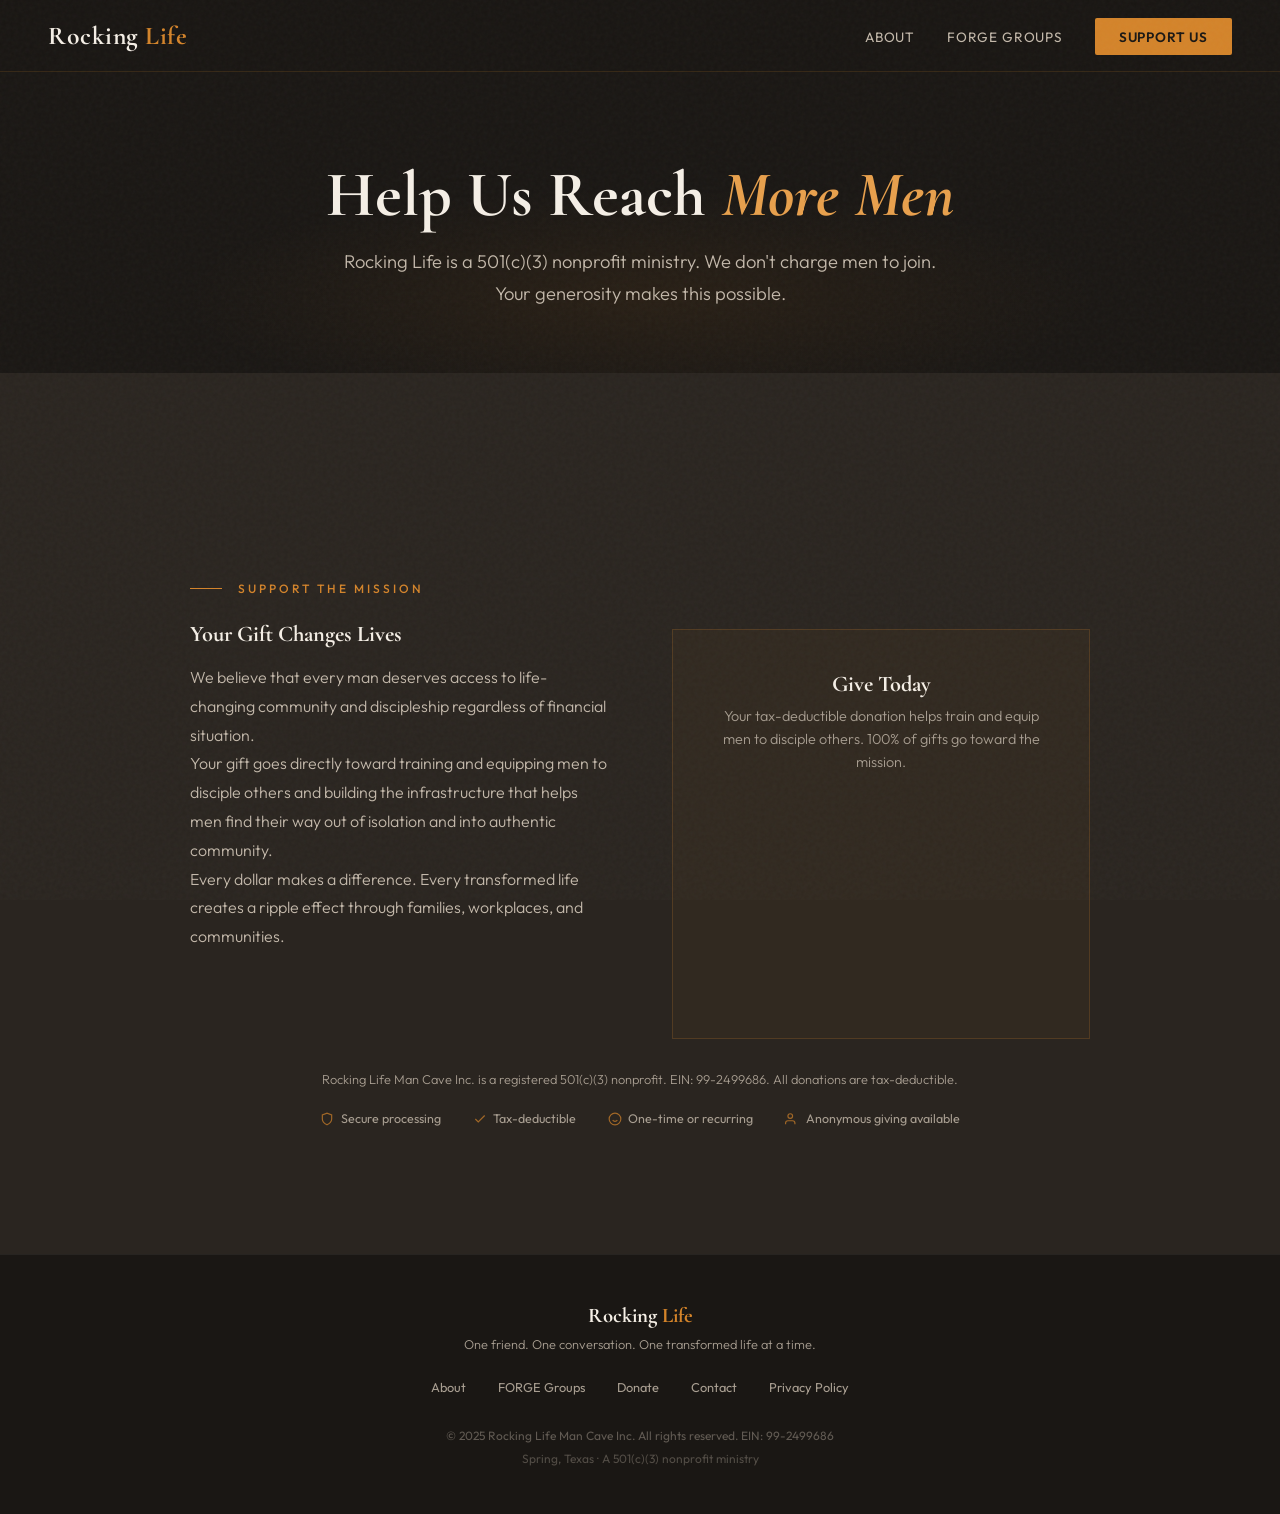
==== give/index.html @ 2f784418 "Initial site upload - Rocking Life Ministry" ====
<!DOCTYPE html>
<html lang="en">
<head>
<meta charset="UTF-8">
<meta name="viewport" content="width=device-width, initial-scale=1.0">
<title>Donate | Support Rocking Life Ministry</title>
<meta name="description" content="Support Rocking Life Ministry with a tax-deductible donation. 100% of gifts go toward training and equipping men to disciple others.">
<link rel="preconnect" href="https://fonts.googleapis.com">
<link rel="preconnect" href="https://fonts.gstatic.com" crossorigin>
<link href="https://fonts.googleapis.com/css2?family=Cormorant+Garamond:ital,wght@0,400;0,600;0,700;1,400;1,600&family=Outfit:wght@300;400;500;600;700&display=swap" rel="stylesheet">
<link rel="stylesheet" href="/css/style.css">
<style>
.give-wrapper{max-width:500px;margin:3rem auto 0;padding:2.5rem;border:1px solid rgba(212,132,42,.2);background:rgba(212,132,42,.04)}
.give-wrapper h3{font-family:var(--fd);font-size:1.4rem;font-weight:700;color:var(--ww);margin-bottom:.5rem;text-align:center}
.give-wrapper .give-sub{font-size:.9rem;font-weight:300;color:var(--wg);text-align:center;margin-bottom:1.5rem;line-height:1.6}
#give-lively-widget{min-height:200px}
</style>
</head>
<body>
<div class="grain"></div>
<nav>
  <a href="/" class="nav-logo">Rocking <span>Life</span></a>
  <ul class="nav-links">
    <li><a href="/about/">About</a></li>
    <li><a href="/forge-groups/">FORGE Groups</a></li>
    <li><a href="/give/" class="nav-cta active">Support Us</a></li>
  </ul>
  <button class="mob-btn" aria-label="Menu"><span></span><span></span><span></span></button>
</nav>

<div class="ph">
  <h1>Help Us Reach <em>More Men</em></h1>
  <p>Rocking Life is a 501(c)(3) nonprofit ministry. We don't charge men to join. Your generosity makes this possible.</p>
</div>

<section class="ps a">
  <div class="si">
    <div class="cg" data-a>
      <div class="cb">
        <div class="slbl">Support the Mission</div>
        <h3>Your Gift Changes Lives</h3>
        <p>We believe that every man deserves access to life-changing community and discipleship regardless of financial situation.</p>
        <p>Your gift goes directly toward training and equipping men to disciple others and building the infrastructure that helps men find their way out of isolation and into authentic community.</p>
        <p>Every dollar makes a difference. Every transformed life creates a ripple effect through families, workplaces, and communities.</p>
      </div>
      <div>
        <div class="give-wrapper">
          <h3>Give Today</h3>
          <p class="give-sub">Your tax-deductible donation helps train and equip men to disciple others. 100% of gifts go toward the mission.</p>
          <!-- Give Lively Widget -->
          <div id="give-lively-widget" class="gl-simple-donation-widget"></div>
        </div>
      </div>
    </div>
    <div class="dn">Rocking Life Man Cave Inc. is a registered 501(c)(3) nonprofit. EIN: 99-2499686. All donations are tax-deductible.</div>
    <div class="dfs">
      <div class="df"><svg width="14" height="14" viewBox="0 0 24 24" fill="none" stroke="currentColor" stroke-width="2"><path d="M12 22s8-4 8-10V5l-8-3-8 3v7c0 6 8 10 8 10z"/></svg> Secure processing</div>
      <div class="df"><svg width="14" height="14" viewBox="0 0 24 24" fill="none" stroke="currentColor" stroke-width="2"><polyline points="20 6 9 17 4 12"/></svg> Tax-deductible</div>
      <div class="df"><svg width="14" height="14" viewBox="0 0 24 24" fill="none" stroke="currentColor" stroke-width="2"><circle cx="12" cy="12" r="10"/><path d="M8 14s1.5 2 4 2 4-2 4-2"/></svg> One-time or recurring</div>
      <div class="df"><svg width="14" height="14" viewBox="0 0 24 24" fill="none" stroke="currentColor" stroke-width="2"><path d="M17 21v-2a4 4 0 0 0-4-4H5a4 4 0 0 0-4 4v2"/><circle cx="9" cy="7" r="4"/></svg> Anonymous giving available</div>
    </div>
  </div>
</section>

<footer>
  <div class="flogo">Rocking <span>Life</span></div>
  <div class="ftag">One friend. One conversation. One transformed life at a time.</div>
  <ul class="flinks">
    <li><a href="/about/">About</a></li>
    <li><a href="/forge-groups/">FORGE Groups</a></li>
    <li><a href="/give/">Donate</a></li>
    <li><a href="/contact/">Contact</a></li>
    <li><a href="/privacy/">Privacy Policy</a></li>
  </ul>
  <div class="fcopy">&copy; 2025 Rocking Life Man Cave Inc. All rights reserved. EIN: 99-2499686</div>
  <div class="floc">Spring, Texas &middot; A 501(c)(3) nonprofit ministry</div>
</footer>
<script src="/js/main.js"></script>
<script>gl=document.createElement('script');gl.src='https://secure.givelively.org/widgets/simple_donation/99-2499686.js?show_suggested_amount_buttons=false&show_in_honor_of=false&address_required=false&has_required_custom_question=null';document.getElementsByTagName('head')[0].appendChild(gl);</script>
</body>
</html>
---- css/style.css ----
:root{--charcoal:#1a1714;--cl:#2a2520;--cm:#221f1b;--ember:#d4842a;--eg:#e8a04c;--ed:#b5621a;--ww:#f5efe6;--wg:#a89e91;--wgl:#c4b9ab;--parch:#ede4d4;--iron:#3d3832;--fd:'Cormorant Garamond',Georgia,serif;--fb:'Outfit',sans-serif}
*{margin:0;padding:0;box-sizing:border-box}html{scroll-behavior:smooth;overflow-x:hidden}
body{font-family:var(--fb);background:var(--charcoal);color:var(--ww);-webkit-font-smoothing:antialiased}
nav{position:fixed;top:0;left:0;right:0;z-index:100;padding:1.25rem 3rem;display:flex;align-items:center;justify-content:space-between;background:rgba(26,23,20,.97);backdrop-filter:blur(12px);border-bottom:1px solid rgba(212,132,42,.15)}
.nav-logo{font-family:var(--fd);font-size:1.6rem;font-weight:700;color:var(--ww);text-decoration:none;letter-spacing:.02em}.nav-logo span{color:var(--ember)}
.nav-links{display:flex;gap:2rem;align-items:center;list-style:none}
.nav-links a{color:var(--wgl);text-decoration:none;font-size:.85rem;font-weight:400;letter-spacing:.06em;text-transform:uppercase;transition:color .3s}
.nav-links a:hover,.nav-links a.active{color:var(--ember)}
.nav-cta{background:var(--ember)!important;color:var(--charcoal)!important;padding:.6rem 1.5rem;border-radius:2px;font-weight:600!important}
.nav-cta:hover{background:var(--eg)!important;transform:translateY(-1px)}
.mob-btn{display:none;flex-direction:column;gap:5px;background:none;border:none;cursor:pointer;padding:4px}
.mob-btn span{width:24px;height:1.5px;background:var(--ww)}
.slbl{font-family:var(--fb);font-size:.75rem;font-weight:500;letter-spacing:.25em;text-transform:uppercase;color:var(--ember);margin-bottom:1.5rem;display:flex;align-items:center;gap:1rem}
.slbl::before{content:'';width:2rem;height:1px;background:var(--ember)}
.slbl.c{justify-content:center}.slbl.c::before{display:none}
[data-a]{opacity:0;transform:translateY(30px);transition:opacity .8s,transform .8s}[data-a].v{opacity:1;transform:translateY(0)}
@keyframes fu{from{opacity:0;transform:translateY(24px)}to{opacity:1;transform:translateY(0)}}
.hero{min-height:100vh;display:flex;flex-direction:column;justify-content:center;align-items:center;text-align:center;position:relative;overflow:hidden;padding:2rem}
.hero::before{content:'';position:absolute;inset:0;background:radial-gradient(ellipse 80% 60% at 50% 80%,rgba(212,132,42,.12) 0%,transparent 70%),radial-gradient(ellipse 50% 40% at 30% 60%,rgba(181,98,26,.08) 0%,transparent 60%),radial-gradient(ellipse 50% 40% at 70% 50%,rgba(232,160,76,.06) 0%,transparent 60%);pointer-events:none}
.ef{position:absolute;inset:0;overflow:hidden;pointer-events:none}
.ep{position:absolute;width:3px;height:3px;border-radius:50%;opacity:0;animation:fe linear infinite}
@keyframes fe{0%{opacity:0;transform:translateY(0) scale(1)}10%{opacity:.9}50%{opacity:.6}90%{opacity:.1}100%{opacity:0;transform:translateY(-100vh) scale(.3)}}
.hero-c{position:relative;z-index:2;max-width:850px}
.hero-ey{font-size:.8rem;font-weight:500;letter-spacing:.25em;text-transform:uppercase;color:var(--ember);margin-bottom:2rem;opacity:0;animation:fu 1s ease .3s forwards}
.hero h1{font-family:var(--fd);font-size:clamp(3rem,7vw,5.5rem);font-weight:700;line-height:1.05;margin-bottom:1.5rem;opacity:0;animation:fu 1s ease .5s forwards}
.hero h1 em{font-style:italic;color:var(--eg)}
.hero-s{font-size:1.2rem;font-weight:300;color:var(--wgl);line-height:1.7;max-width:640px;margin:0 auto 2rem;opacity:0;animation:fu 1s ease .7s forwards}
.btn{display:inline-flex;align-items:center;gap:.5rem;background:var(--ember);color:var(--charcoal);padding:1rem 2.25rem;font-family:var(--fb);font-size:.95rem;font-weight:600;letter-spacing:.04em;text-decoration:none;border:none;border-radius:2px;cursor:pointer;transition:all .3s}
.btn:hover{background:var(--eg);transform:translateY(-2px);box-shadow:0 8px 32px rgba(212,132,42,.3)}
.btn-h{opacity:0;animation:fu 1s ease .9s forwards}
.scroll-h{position:absolute;bottom:3rem;left:50%;transform:translateX(-50%);display:flex;flex-direction:column;align-items:center;opacity:0;animation:fu 1s ease 1.2s forwards}
.scroll-l{width:1px;height:48px;background:linear-gradient(180deg,var(--ember) 0%,transparent 100%);animation:sp 2s ease infinite}
@keyframes sp{0%,100%{opacity:.4;transform:scaleY(1)}50%{opacity:1;transform:scaleY(1.2)}}
.ps{padding:8rem 2rem}.ps:first-of-type{padding-top:10rem}.ps.a{background:var(--cl)}
.ps .si{max-width:900px;margin:0 auto}
.ph{padding:10rem 2rem 4rem;text-align:center;position:relative;overflow:hidden}
.ph::before{content:'';position:absolute;inset:0;background:radial-gradient(ellipse 60% 50% at 50% 80%,rgba(212,132,42,.08) 0%,transparent 60%);pointer-events:none}
.ph h1{font-family:var(--fd);font-size:clamp(2.5rem,5vw,4rem);font-weight:700;line-height:1.1;margin-bottom:1rem;position:relative;z-index:2}
.ph h1 em{font-style:italic;color:var(--eg)}
.ph p{font-size:1.15rem;font-weight:300;color:var(--wgl);line-height:1.7;max-width:600px;margin:0 auto;position:relative;z-index:2}
.cg{display:grid;grid-template-columns:1fr 1fr;gap:4rem;margin-top:3rem}
.cb h3{font-family:var(--fd);font-size:1.4rem;font-weight:700;color:var(--ww);margin-bottom:1rem}
.cb p{font-size:1rem;font-weight:300;line-height:1.8;color:var(--wgl)}
.ci{font-family:var(--fd);font-size:clamp(1.5rem,3vw,2.2rem);font-weight:400;font-style:italic;line-height:1.5;color:var(--parch);max-width:750px}
.ff{display:grid;grid-template-columns:1fr 1fr;gap:1px;background:rgba(244,239,230,.06);border:1px solid rgba(244,239,230,.06);margin-top:2.5rem}
.fi{background:var(--charcoal);padding:2.5rem;transition:background .3s}.fi:hover{background:var(--cl)}
.fi h3{font-family:var(--fd);font-size:1.3rem;font-weight:700;color:var(--eg);margin-bottom:.5rem}
.fi p{font-size:.9rem;font-weight:300;line-height:1.7;color:var(--wg)}
.jg{display:grid;grid-template-columns:repeat(4,1fr);gap:0;position:relative;margin-top:3rem}
.jg::before{content:'';position:absolute;top:24px;left:12.5%;right:12.5%;height:1px;background:linear-gradient(90deg,var(--ember),var(--eg),var(--ember));opacity:.3}
.js{text-align:center;padding:0 1.25rem;position:relative}
.jd{width:48px;height:48px;border-radius:50%;border:2px solid var(--ember);display:flex;align-items:center;justify-content:center;margin:0 auto 1.5rem;background:var(--cl);position:relative;z-index:2;font-family:var(--fd);font-size:1.2rem;font-weight:700;color:var(--ember)}
.js h3{font-family:var(--fd);font-size:1.15rem;font-weight:700;margin-bottom:.75rem;color:var(--ww)}
.js p{font-size:.85rem;font-weight:300;line-height:1.7;color:var(--wg)}
.fc{display:grid;grid-template-columns:4px 1fr;gap:2.5rem}
.fl{background:linear-gradient(180deg,var(--ember),var(--ed),transparent);border-radius:2px}
.ft h2{font-family:var(--fd);font-size:clamp(1.8rem,3.5vw,2.5rem);font-weight:700;line-height:1.2;margin-bottom:1.5rem;color:var(--ww)}
.ft p{font-size:1.05rem;font-weight:300;line-height:1.8;color:var(--wgl);margin-bottom:1.25rem}
.eq{font-family:var(--fd);font-size:1.25rem;font-style:italic;color:var(--parch);line-height:1.6;padding:1.5rem 0;border-top:1px solid rgba(212,132,42,.15);border-bottom:1px solid rgba(212,132,42,.15);margin:1.5rem 0}
.fa{font-size:.85rem;color:var(--wg);font-weight:400}.fa strong{color:var(--ember);font-weight:600}
.ib{display:inline-flex;align-items:center;gap:.75rem;padding:1rem 2rem;margin-top:1.5rem;border:1px solid rgba(212,132,42,.25);background:rgba(212,132,42,.06);border-radius:2px}
.ib svg{color:var(--ember);flex-shrink:0}
.ibt{font-size:.9rem;font-weight:400;color:var(--parch);text-align:left}.ibt strong{display:block;font-weight:600;color:var(--eg);font-size:.95rem;margin-bottom:.15rem}
.st{font-family:var(--fd);font-size:clamp(1.3rem,2.5vw,1.8rem);font-weight:400;font-style:italic;line-height:1.7;color:var(--parch);margin-bottom:1.5rem}
.sr{font-size:.85rem;font-weight:500;color:var(--ember);letter-spacing:.1em;text-transform:uppercase}
.dc{display:grid;grid-template-columns:1fr 1fr;gap:4rem;align-items:center}
.dt h2{font-family:var(--fd);font-size:clamp(2rem,4vw,2.8rem);font-weight:700;line-height:1.15;margin-bottom:1.25rem}
.dt h2 em{font-style:italic;color:var(--eg)}
.dt p{font-size:1rem;font-weight:300;line-height:1.8;color:var(--wgl);margin-bottom:1rem}
.dcard{padding:3rem;border:1px solid rgba(212,132,42,.2);background:rgba(212,132,42,.04);text-align:center}
.dcard h3{font-family:var(--fd);font-size:1.4rem;font-weight:700;color:var(--ww);margin-bottom:.75rem}
.dcard p{font-size:.9rem;font-weight:300;color:var(--wg);line-height:1.6;margin-bottom:1.5rem}
.dicon{width:56px;height:56px;margin:0 auto 1.5rem;display:flex;align-items:center;justify-content:center;border-radius:50%;background:rgba(212,132,42,.1);color:var(--ember)}
.dn{text-align:center;margin-top:2rem;font-size:.8rem;color:var(--wg);font-weight:300}
.dfs{display:flex;justify-content:center;gap:2rem;margin-top:1.5rem;flex-wrap:wrap}
.df{display:flex;align-items:center;gap:.4rem;font-size:.78rem;color:var(--wg);font-weight:400}.df svg{color:var(--ember);opacity:.7}
.cf{max-width:500px;margin:2rem auto 0}
.cf label{display:block;font-size:.85rem;color:var(--wgl);margin-bottom:.4rem;margin-top:1.25rem}
.cf input,.cf textarea{width:100%;padding:.8rem 1rem;background:var(--charcoal);border:1px solid var(--iron);border-radius:2px;color:var(--ww);font-family:var(--fb);font-size:.95rem}
.cf input:focus,.cf textarea:focus{outline:none;border-color:var(--ember)}.cf textarea{min-height:120px;resize:vertical}
.cf button{margin-top:1.5rem;width:100%}
.pv h2{font-family:var(--fd);font-size:1.6rem;font-weight:700;color:var(--ww);margin:2.5rem 0 1rem}.pv h2:first-child{margin-top:0}
.pv p{font-size:1rem;font-weight:300;line-height:1.8;color:var(--wgl);margin-bottom:1rem}
.pc{padding:3rem;border:1px solid rgba(244,239,230,.06);background:var(--cl);margin-top:3rem;text-align:center}
.pc h3{font-family:var(--fd);font-size:1.6rem;font-weight:700;color:var(--ww);margin-bottom:1rem}
.pc p{font-size:1rem;font-weight:300;line-height:1.7;color:var(--wgl);margin-bottom:1.5rem;max-width:500px;margin-left:auto;margin-right:auto}
.pc a{color:var(--ember);text-decoration:none;font-weight:600;font-size:.95rem}
.pc a:hover{color:var(--eg)}
footer{padding:3rem 2rem;border-top:1px solid rgba(244,239,230,.06);text-align:center}
.flogo{font-family:var(--fd);font-size:1.3rem;font-weight:700;color:var(--ww);margin-bottom:.5rem}.flogo span{color:var(--ember)}
.ftag{font-size:.8rem;font-weight:300;color:var(--wg);margin-bottom:1.5rem}
.flinks{display:flex;justify-content:center;gap:2rem;list-style:none;margin-bottom:2rem;flex-wrap:wrap}
.flinks a{font-size:.8rem;color:var(--wg);text-decoration:none;transition:color .3s}.flinks a:hover{color:var(--ember)}
.fcopy{font-size:.75rem;color:rgba(168,158,145,.5)}
.floc{font-size:.75rem;color:rgba(168,158,145,.4);margin-top:.5rem}
.grain{position:fixed;inset:0;pointer-events:none;z-index:999;opacity:.035;background-image:url("data:image/svg+xml,%3Csvg viewBox='0 0 256 256' xmlns='http://www.w3.org/2000/svg'%3E%3Cfilter id='n'%3E%3CfeTurbulence type='fractalNoise' baseFrequency='0.9' numOctaves='4' stitchTiles='stitch'/%3E%3C/filter%3E%3Crect width='100%25' height='100%25' filter='url(%23n)'/%3E%3C/svg%3E");background-repeat:repeat}
@media(max-width:900px){nav{padding:1rem 1.5rem}.nav-links{display:none}.mob-btn{display:flex}.cg,.ff,.dc{grid-template-columns:1fr}.cg{gap:2.5rem}.jg{grid-template-columns:1fr;gap:2.5rem}.jg::before{display:none}.js{text-align:left;padding:0;display:grid;grid-template-columns:48px 1fr;gap:1.25rem;align-items:start}.jd{margin:0}.dc{gap:3rem}}
@media(max-width:600px){.hero{padding:6rem 1.5rem 3rem}.hero-s{font-size:1.05rem}.fc{grid-template-columns:1fr;gap:0}.fl{display:none}.dfs{flex-direction:column;align-items:center;gap:.75rem}}
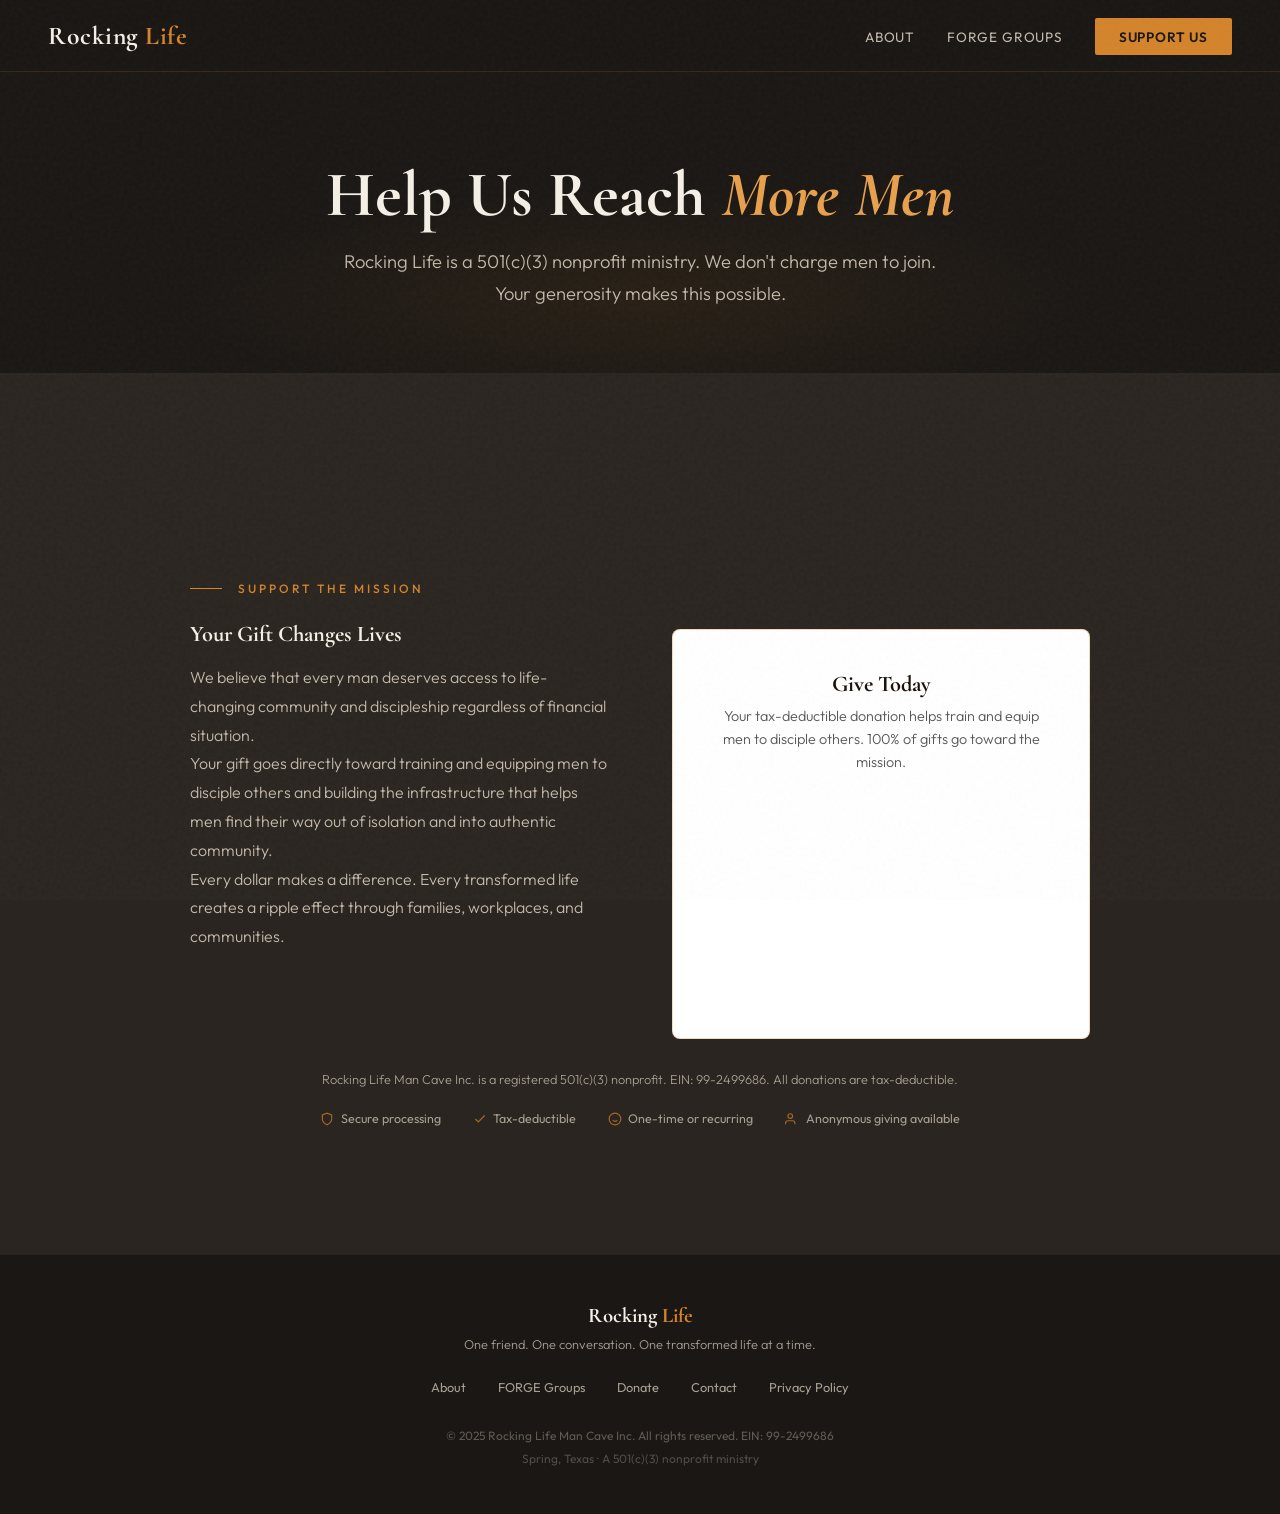
==== commit 94215576: "Fix widget contrast - white background for donation box" ====
--- a/give/index.html
+++ b/give/index.html
@@ -10,9 +10,9 @@
 <link href="https://fonts.googleapis.com/css2?family=Cormorant+Garamond:ital,wght@0,400;0,600;0,700;1,400;1,600&family=Outfit:wght@300;400;500;600;700&display=swap" rel="stylesheet">
 <link rel="stylesheet" href="/css/style.css">
 <style>
-.give-wrapper{max-width:500px;margin:3rem auto 0;padding:2.5rem;border:1px solid rgba(212,132,42,.2);background:rgba(212,132,42,.04)}
-.give-wrapper h3{font-family:var(--fd);font-size:1.4rem;font-weight:700;color:var(--ww);margin-bottom:.5rem;text-align:center}
-.give-wrapper .give-sub{font-size:.9rem;font-weight:300;color:var(--wg);text-align:center;margin-bottom:1.5rem;line-height:1.6}
+.give-wrapper{max-width:500px;margin:3rem auto 0;padding:2.5rem;border:1px solid rgba(212,132,42,.3);background:#fff;border-radius:8px}
+.give-wrapper h3{font-family:var(--fd);font-size:1.4rem;font-weight:700;color:#1a1009;margin-bottom:.5rem;text-align:center}
+.give-wrapper .give-sub{font-size:.9rem;font-weight:300;color:#555;text-align:center;margin-bottom:1.5rem;line-height:1.6}
 #give-lively-widget{min-height:200px}
 </style>
 </head>
@@ -47,8 +47,9 @@
         <div class="give-wrapper">
           <h3>Give Today</h3>
           <p class="give-sub">Your tax-deductible donation helps train and equip men to disciple others. 100% of gifts go toward the mission.</p>
-          <!-- Give Lively Widget -->
+          <!-- Begin Give Lively Fundraising Widget -->
           <div id="give-lively-widget" class="gl-simple-donation-widget"></div>
+          <!-- End Give Lively Fundraising Widget -->
         </div>
       </div>
     </div>
@@ -76,6 +77,6 @@
   <div class="floc">Spring, Texas &middot; A 501(c)(3) nonprofit ministry</div>
 </footer>
 <script src="/js/main.js"></script>
-<script>gl=document.createElement('script');gl.src='https://secure.givelively.org/widgets/simple_donation/99-2499686.js?show_suggested_amount_buttons=false&show_in_honor_of=false&address_required=false&has_required_custom_question=null';document.getElementsByTagName('head')[0].appendChild(gl);</script>
+<script>gl=document.createElement('script');gl.src='https://secure.givelively.org/widgets/simple_donation/99-2499686.js?show_suggested_amount_buttons=true&show_in_honor_of=false&address_required=false&has_required_custom_question=null&suggested_donation_amounts[]=25&suggested_donation_amounts[]=50&suggested_donation_amounts[]=100&suggested_donation_amounts[]=250';document.getElementsByTagName('head')[0].appendChild(gl);</script></script>
 </body>
 </html>
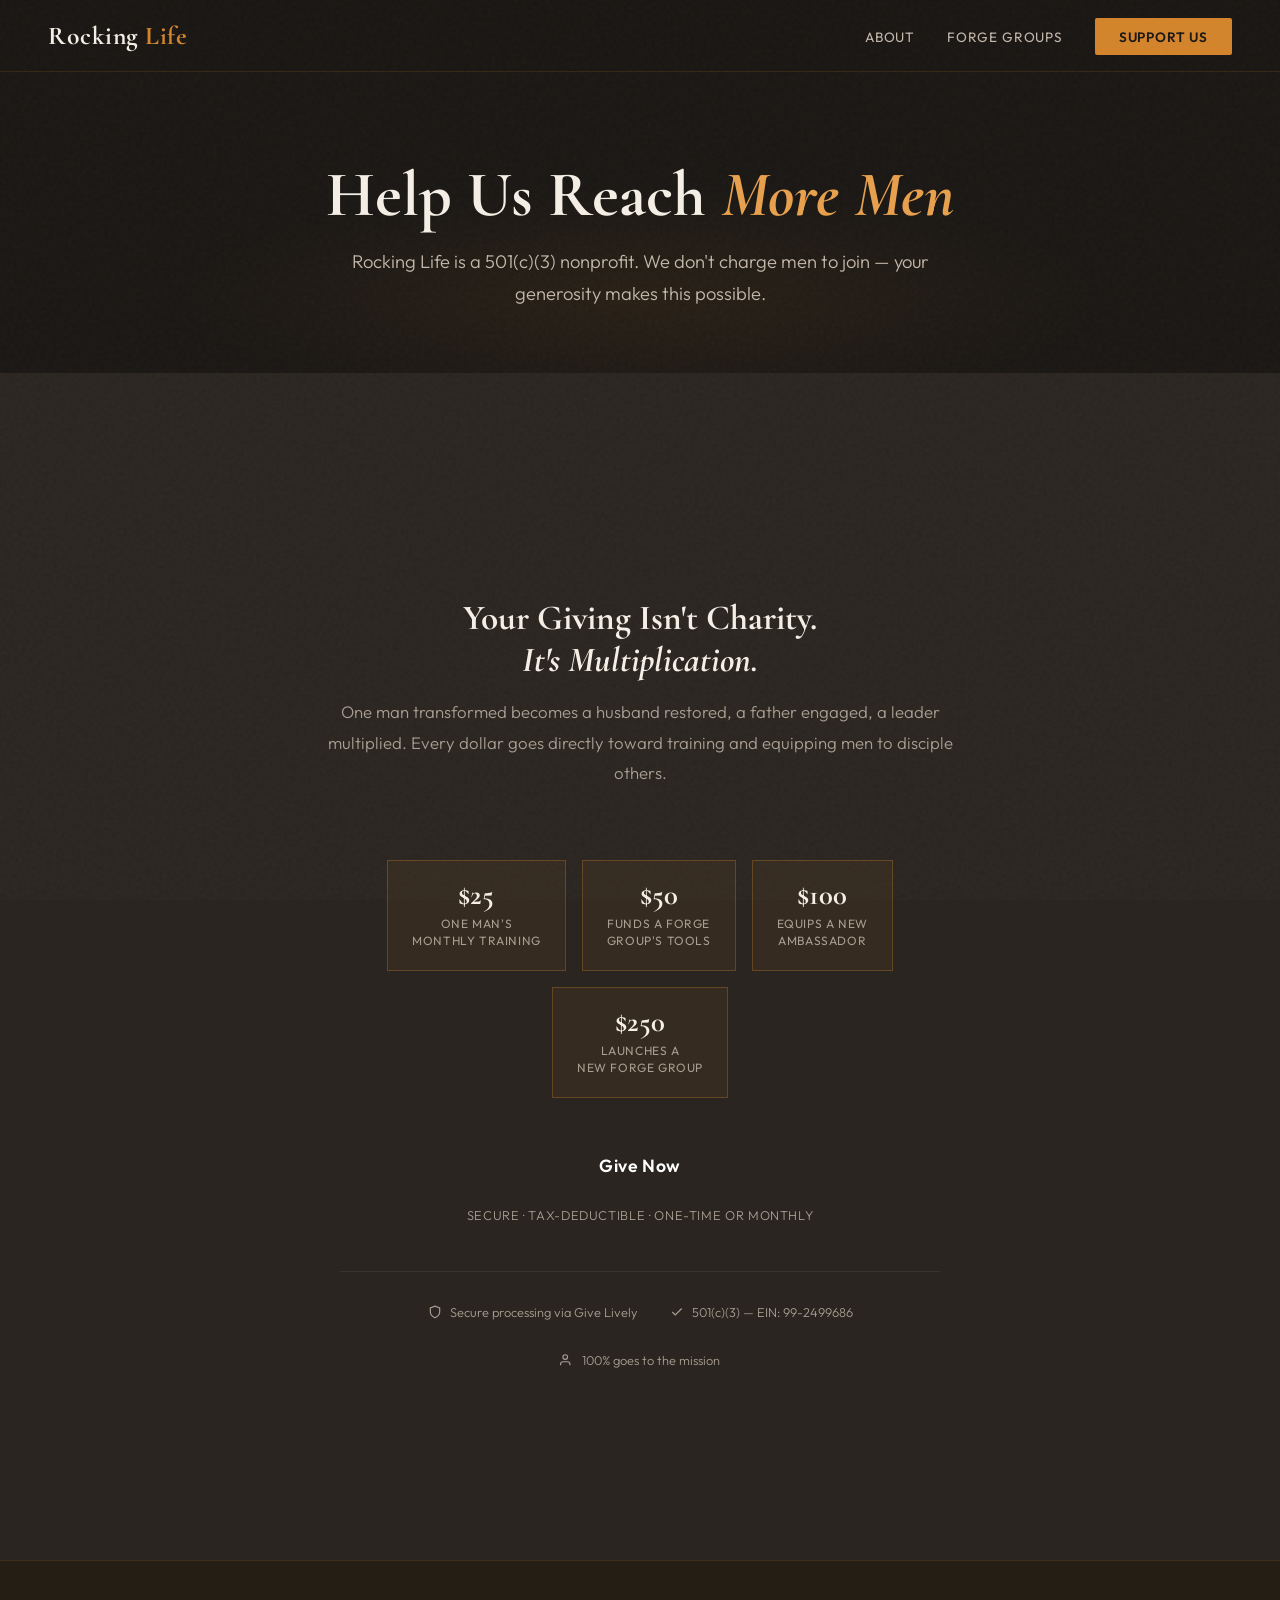
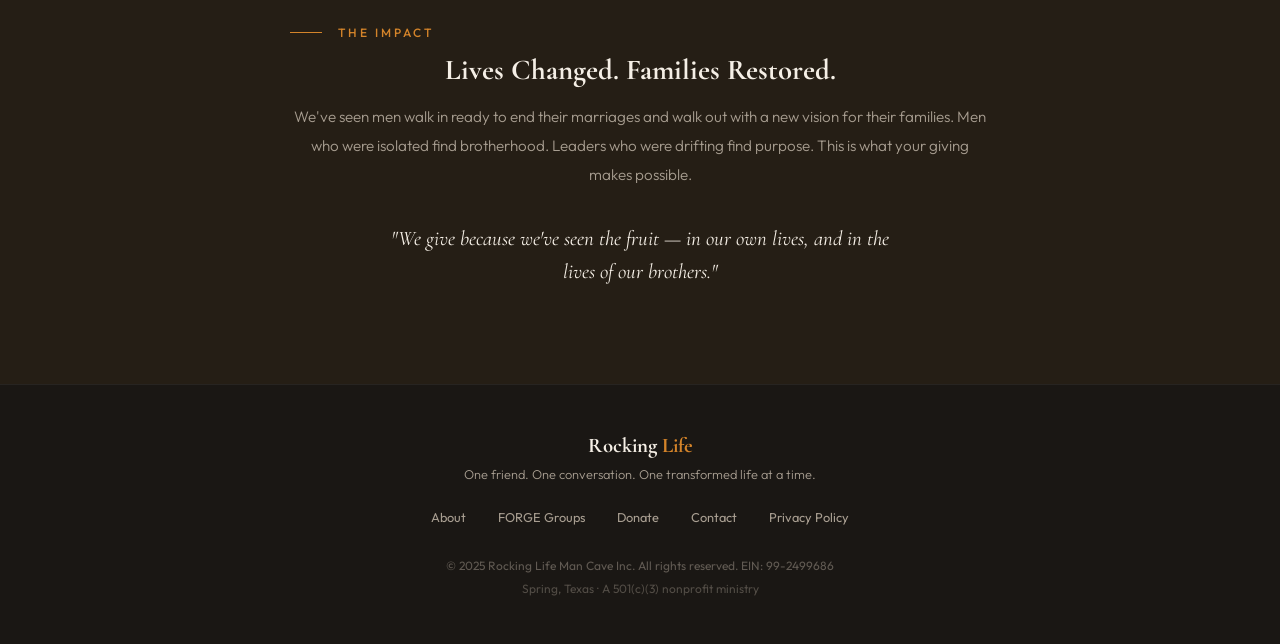
==== commit 85ebfe82: "Replace widget with custom give page linking to Give Lively" ====
--- a/give/index.html
+++ b/give/index.html
@@ -10,10 +10,27 @@
 <link href="https://fonts.googleapis.com/css2?family=Cormorant+Garamond:ital,wght@0,400;0,600;0,700;1,400;1,600&family=Outfit:wght@300;400;500;600;700&display=swap" rel="stylesheet">
 <link rel="stylesheet" href="/css/style.css">
 <style>
-.give-wrapper{max-width:500px;margin:3rem auto 0;padding:2.5rem;border:1px solid rgba(212,132,42,.3);background:#fff;border-radius:8px}
-.give-wrapper h3{font-family:var(--fd);font-size:1.4rem;font-weight:700;color:#1a1009;margin-bottom:.5rem;text-align:center}
-.give-wrapper .give-sub{font-size:.9rem;font-weight:300;color:#555;text-align:center;margin-bottom:1.5rem;line-height:1.6}
-#give-lively-widget{min-height:200px}
+.give-hero{text-align:center;padding:4rem 2rem 2rem;max-width:700px;margin:0 auto}
+.give-hero h2{font-family:var(--fd);font-size:2.2rem;font-weight:700;color:var(--ww);margin-bottom:1rem;line-height:1.2}
+.give-hero h2 em{color:var(--go);font-style:italic}
+.give-hero p{font-size:1.05rem;font-weight:300;color:var(--wg);line-height:1.8;margin-bottom:0}
+.give-amounts{display:flex;justify-content:center;gap:1rem;flex-wrap:wrap;margin:2.5rem auto;max-width:600px}
+.give-amount{display:flex;flex-direction:column;align-items:center;padding:1.25rem 1.5rem;border:1px solid rgba(212,132,42,.3);background:rgba(212,132,42,.06);min-width:130px;text-align:center}
+.give-amount .amt{font-family:var(--fd);font-size:1.8rem;font-weight:700;color:var(--go);line-height:1}
+.give-amount .lbl{font-size:.75rem;font-weight:400;color:var(--wg);margin-top:.4rem;line-height:1.4;text-transform:uppercase;letter-spacing:.05em}
+.give-cta-wrap{text-align:center;margin:1rem auto 3rem}
+.give-btn-main{display:inline-block;background:var(--go);color:#fff;font-family:var(--body);font-size:1.1rem;font-weight:600;padding:1rem 3rem;text-decoration:none;letter-spacing:.03em;transition:background .2s,transform .2s}
+.give-btn-main:hover{background:#c07820;transform:translateY(-2px)}
+.give-btn-sub{display:block;margin-top:.9rem;font-size:.8rem;font-weight:300;color:var(--wg);letter-spacing:.05em;text-transform:uppercase}
+.give-trust{display:flex;justify-content:center;gap:2rem;flex-wrap:wrap;margin:0 auto 4rem;max-width:600px;padding-top:2rem;border-top:1px solid rgba(255,255,255,.07)}
+.give-trust-item{display:flex;align-items:center;gap:.5rem;font-size:.8rem;font-weight:300;color:var(--wg)}
+.give-trust-item svg{color:var(--go);flex-shrink:0}
+.give-impact{background:rgba(212,132,42,.06);border-top:1px solid rgba(212,132,42,.15);padding:4rem 2rem}
+.give-impact-inner{max-width:700px;margin:0 auto;text-align:center}
+.give-impact-inner .slbl{margin-bottom:.75rem}
+.give-impact-inner h3{font-family:var(--fd);font-size:1.8rem;color:var(--ww);margin-bottom:1rem}
+.give-impact-inner p{font-size:.95rem;color:var(--wg);line-height:1.9;font-weight:300}
+.give-impact-inner blockquote{font-family:var(--fd);font-size:1.3rem;font-style:italic;color:var(--go);margin:2rem auto;max-width:500px;line-height:1.6}
 </style>
 </head>
 <body>
@@ -30,36 +47,65 @@
 
 <div class="ph">
   <h1>Help Us Reach <em>More Men</em></h1>
-  <p>Rocking Life is a 501(c)(3) nonprofit ministry. We don't charge men to join. Your generosity makes this possible.</p>
+  <p>Rocking Life is a 501(c)(3) nonprofit. We don't charge men to join — your generosity makes this possible.</p>
 </div>
 
 <section class="ps a">
   <div class="si">
-    <div class="cg" data-a>
-      <div class="cb">
-        <div class="slbl">Support the Mission</div>
-        <h3>Your Gift Changes Lives</h3>
-        <p>We believe that every man deserves access to life-changing community and discipleship regardless of financial situation.</p>
-        <p>Your gift goes directly toward training and equipping men to disciple others and building the infrastructure that helps men find their way out of isolation and into authentic community.</p>
-        <p>Every dollar makes a difference. Every transformed life creates a ripple effect through families, workplaces, and communities.</p>
+
+    <div class="give-hero" data-a>
+      <h2>Your Giving Isn't Charity.<br><em>It's Multiplication.</em></h2>
+      <p>One man transformed becomes a husband restored, a father engaged, a leader multiplied. Every dollar goes directly toward training and equipping men to disciple others.</p>
+    </div>
+
+    <div class="give-amounts" data-a>
+      <div class="give-amount">
+        <span class="amt">$25</span>
+        <span class="lbl">One man's<br>monthly training</span>
       </div>
-      <div>
-        <div class="give-wrapper">
-          <h3>Give Today</h3>
-          <p class="give-sub">Your tax-deductible donation helps train and equip men to disciple others. 100% of gifts go toward the mission.</p>
-          <!-- Begin Give Lively Fundraising Widget -->
-          <div id="give-lively-widget" class="gl-simple-donation-widget"></div>
-          <!-- End Give Lively Fundraising Widget -->
-        </div>
+      <div class="give-amount">
+        <span class="amt">$50</span>
+        <span class="lbl">Funds a FORGE<br>group's tools</span>
+      </div>
+      <div class="give-amount">
+        <span class="amt">$100</span>
+        <span class="lbl">Equips a new<br>ambassador</span>
+      </div>
+      <div class="give-amount">
+        <span class="amt">$250</span>
+        <span class="lbl">Launches a<br>new FORGE group</span>
       </div>
     </div>
-    <div class="dn">Rocking Life Man Cave Inc. is a registered 501(c)(3) nonprofit. EIN: 99-2499686. All donations are tax-deductible.</div>
-    <div class="dfs">
-      <div class="df"><svg width="14" height="14" viewBox="0 0 24 24" fill="none" stroke="currentColor" stroke-width="2"><path d="M12 22s8-4 8-10V5l-8-3-8 3v7c0 6 8 10 8 10z"/></svg> Secure processing</div>
-      <div class="df"><svg width="14" height="14" viewBox="0 0 24 24" fill="none" stroke="currentColor" stroke-width="2"><polyline points="20 6 9 17 4 12"/></svg> Tax-deductible</div>
-      <div class="df"><svg width="14" height="14" viewBox="0 0 24 24" fill="none" stroke="currentColor" stroke-width="2"><circle cx="12" cy="12" r="10"/><path d="M8 14s1.5 2 4 2 4-2 4-2"/></svg> One-time or recurring</div>
-      <div class="df"><svg width="14" height="14" viewBox="0 0 24 24" fill="none" stroke="currentColor" stroke-width="2"><path d="M17 21v-2a4 4 0 0 0-4-4H5a4 4 0 0 0-4 4v2"/><circle cx="9" cy="7" r="4"/></svg> Anonymous giving available</div>
+
+    <div class="give-cta-wrap" data-a>
+      <a href="https://secure.givelively.org/donate/99-2499686" target="_blank" rel="noopener" class="give-btn-main">Give Now</a>
+      <span class="give-btn-sub">Secure &middot; Tax-deductible &middot; One-time or monthly</span>
     </div>
+
+    <div class="give-trust" data-a>
+      <div class="give-trust-item">
+        <svg width="14" height="14" viewBox="0 0 24 24" fill="none" stroke="currentColor" stroke-width="2"><path d="M12 22s8-4 8-10V5l-8-3-8 3v7c0 6 8 10 8 10z"/></svg>
+        Secure processing via Give Lively
+      </div>
+      <div class="give-trust-item">
+        <svg width="14" height="14" viewBox="0 0 24 24" fill="none" stroke="currentColor" stroke-width="2"><polyline points="20 6 9 17 4 12"/></svg>
+        501(c)(3) &mdash; EIN: 99-2499686
+      </div>
+      <div class="give-trust-item">
+        <svg width="14" height="14" viewBox="0 0 24 24" fill="none" stroke="currentColor" stroke-width="2"><path d="M17 21v-2a4 4 0 0 0-4-4H5a4 4 0 0 0-4 4v2"/><circle cx="9" cy="7" r="4"/></svg>
+        100% goes to the mission
+      </div>
+    </div>
+
+  </div>
+</section>
+
+<section class="give-impact">
+  <div class="give-impact-inner" data-a>
+    <div class="slbl">The Impact</div>
+    <h3>Lives Changed. Families Restored.</h3>
+    <p>We've seen men walk in ready to end their marriages and walk out with a new vision for their families. Men who were isolated find brotherhood. Leaders who were drifting find purpose. This is what your giving makes possible.</p>
+    <blockquote>"We give because we've seen the fruit — in our own lives, and in the lives of our brothers."</blockquote>
   </div>
 </section>
 
@@ -77,6 +123,5 @@
   <div class="floc">Spring, Texas &middot; A 501(c)(3) nonprofit ministry</div>
 </footer>
 <script src="/js/main.js"></script>
-<script>gl=document.createElement('script');gl.src='https://secure.givelively.org/widgets/simple_donation/99-2499686.js?show_suggested_amount_buttons=true&show_in_honor_of=false&address_required=false&has_required_custom_question=null&suggested_donation_amounts[]=25&suggested_donation_amounts[]=50&suggested_donation_amounts[]=100&suggested_donation_amounts[]=250';document.getElementsByTagName('head')[0].appendChild(gl);</script></script>
 </body>
 </html>
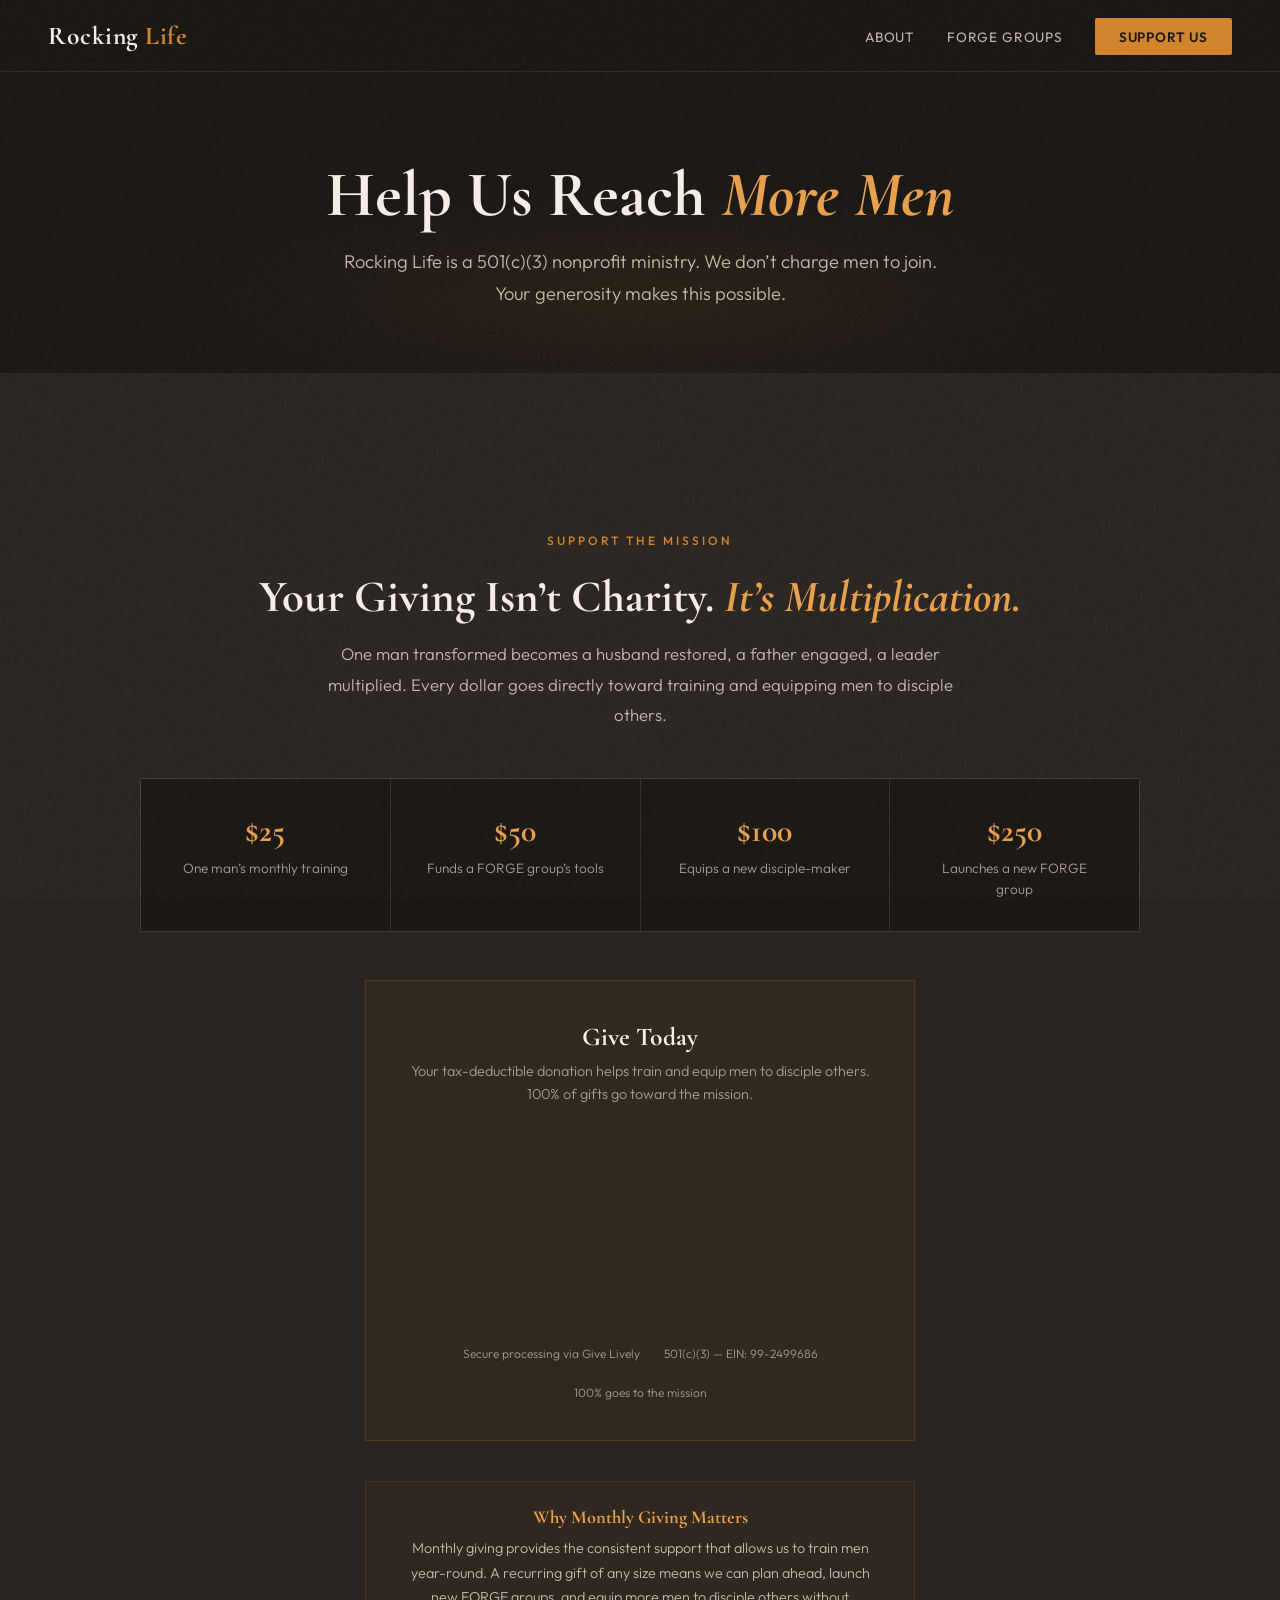
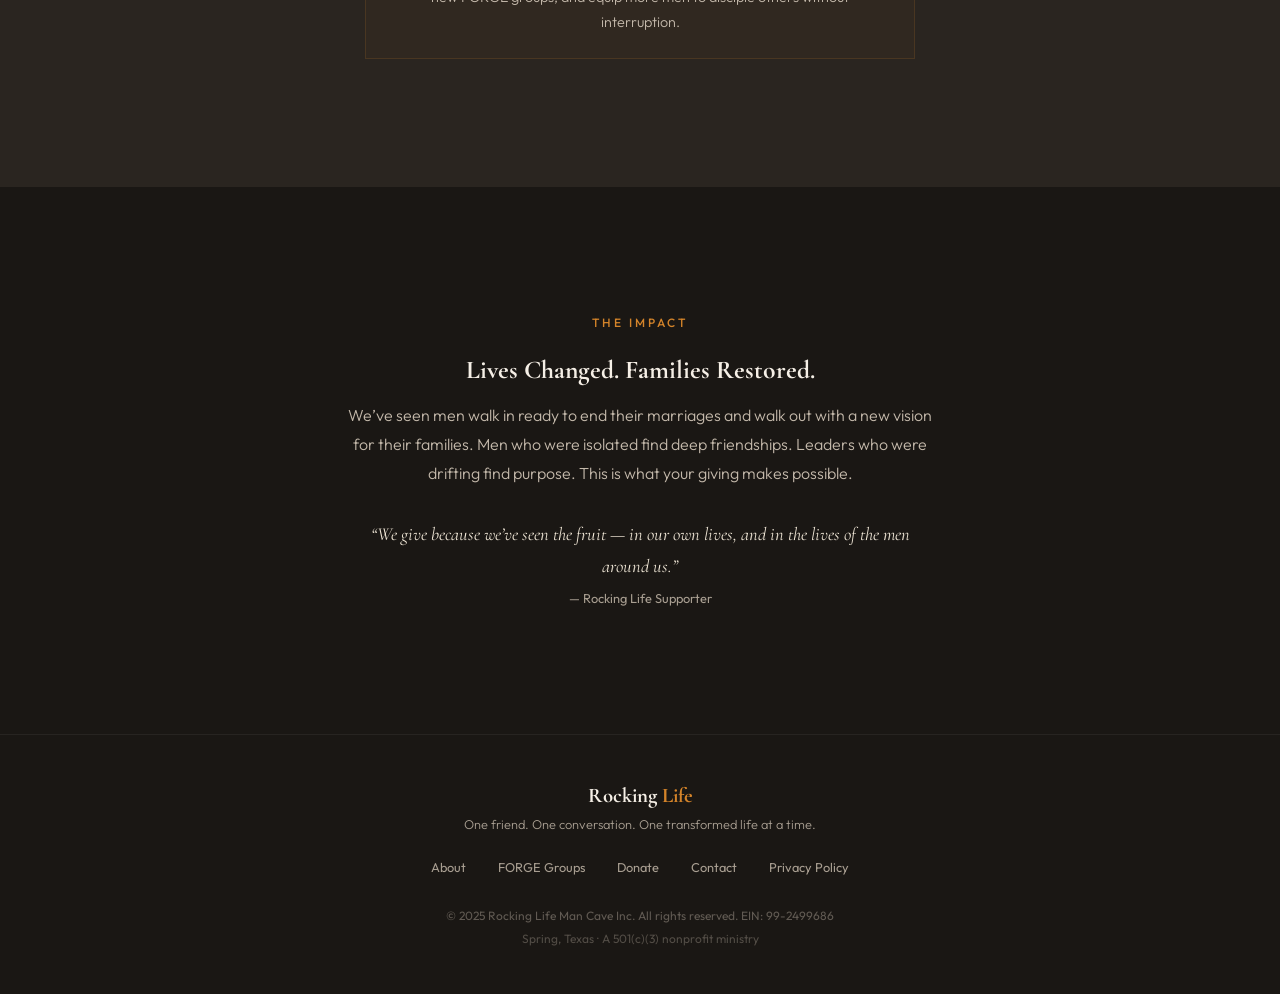
==== commit 8a18e3e6: "Embed Give Lively widget, remove brothers, add monthly giving" ====
--- a/give/index.html
+++ b/give/index.html
@@ -10,27 +10,23 @@
 <link href="https://fonts.googleapis.com/css2?family=Cormorant+Garamond:ital,wght@0,400;0,600;0,700;1,400;1,600&family=Outfit:wght@300;400;500;600;700&display=swap" rel="stylesheet">
 <link rel="stylesheet" href="/css/style.css">
 <style>
-.give-hero{text-align:center;padding:4rem 2rem 2rem;max-width:700px;margin:0 auto}
-.give-hero h2{font-family:var(--fd);font-size:2.2rem;font-weight:700;color:var(--ww);margin-bottom:1rem;line-height:1.2}
-.give-hero h2 em{color:var(--go);font-style:italic}
-.give-hero p{font-size:1.05rem;font-weight:300;color:var(--wg);line-height:1.8;margin-bottom:0}
-.give-amounts{display:flex;justify-content:center;gap:1rem;flex-wrap:wrap;margin:2.5rem auto;max-width:600px}
-.give-amount{display:flex;flex-direction:column;align-items:center;padding:1.25rem 1.5rem;border:1px solid rgba(212,132,42,.3);background:rgba(212,132,42,.06);min-width:130px;text-align:center}
-.give-amount .amt{font-family:var(--fd);font-size:1.8rem;font-weight:700;color:var(--go);line-height:1}
-.give-amount .lbl{font-size:.75rem;font-weight:400;color:var(--wg);margin-top:.4rem;line-height:1.4;text-transform:uppercase;letter-spacing:.05em}
-.give-cta-wrap{text-align:center;margin:1rem auto 3rem}
-.give-btn-main{display:inline-block;background:var(--go);color:#fff;font-family:var(--body);font-size:1.1rem;font-weight:600;padding:1rem 3rem;text-decoration:none;letter-spacing:.03em;transition:background .2s,transform .2s}
-.give-btn-main:hover{background:#c07820;transform:translateY(-2px)}
-.give-btn-sub{display:block;margin-top:.9rem;font-size:.8rem;font-weight:300;color:var(--wg);letter-spacing:.05em;text-transform:uppercase}
-.give-trust{display:flex;justify-content:center;gap:2rem;flex-wrap:wrap;margin:0 auto 4rem;max-width:600px;padding-top:2rem;border-top:1px solid rgba(255,255,255,.07)}
-.give-trust-item{display:flex;align-items:center;gap:.5rem;font-size:.8rem;font-weight:300;color:var(--wg)}
-.give-trust-item svg{color:var(--go);flex-shrink:0}
-.give-impact{background:rgba(212,132,42,.06);border-top:1px solid rgba(212,132,42,.15);padding:4rem 2rem}
-.give-impact-inner{max-width:700px;margin:0 auto;text-align:center}
-.give-impact-inner .slbl{margin-bottom:.75rem}
-.give-impact-inner h3{font-family:var(--fd);font-size:1.8rem;color:var(--ww);margin-bottom:1rem}
-.give-impact-inner p{font-size:.95rem;color:var(--wg);line-height:1.9;font-weight:300}
-.give-impact-inner blockquote{font-family:var(--fd);font-size:1.3rem;font-style:italic;color:var(--go);margin:2rem auto;max-width:500px;line-height:1.6}
+.tiers{display:grid;grid-template-columns:repeat(4,1fr);gap:1px;background:rgba(244,239,230,.06);border:1px solid rgba(244,239,230,.06);margin:3rem 0}
+.tier{background:var(--charcoal);padding:2rem;text-align:center;transition:background .3s}
+.tier:hover{background:var(--cl)}
+.tier-amt{font-family:var(--fd);font-size:2rem;font-weight:700;color:var(--eg);margin-bottom:.5rem}
+.tier-desc{font-size:.85rem;font-weight:300;color:var(--wg);line-height:1.5}
+.give-embed{max-width:550px;margin:0 auto;padding:2.5rem;border:1px solid rgba(212,132,42,.2);background:rgba(212,132,42,.04)}
+.give-embed h3{font-family:var(--fd);font-size:1.6rem;font-weight:700;color:var(--ww);margin-bottom:.5rem;text-align:center}
+.give-embed .give-sub{font-size:.9rem;font-weight:300;color:var(--wg);text-align:center;margin-bottom:1.5rem;line-height:1.6}
+#give-lively-widget{min-height:200px}
+.give-trust{display:flex;justify-content:center;gap:1.5rem;margin-top:1rem;flex-wrap:wrap}
+.give-trust span{font-size:.75rem;color:var(--wg);font-weight:300}
+.impact-quote{font-family:var(--fd);font-size:1.15rem;font-style:italic;color:var(--parch);line-height:1.7;max-width:550px;margin:2rem auto 0;text-align:center}
+.impact-auth{font-size:.8rem;color:var(--wg);text-align:center;margin-top:.5rem}
+.monthly-note{max-width:550px;margin:2.5rem auto 0;padding:1.5rem 2rem;border:1px solid rgba(212,132,42,.15);background:rgba(212,132,42,.03);text-align:center}
+.monthly-note h4{font-family:var(--fd);font-size:1.15rem;font-weight:700;color:var(--eg);margin-bottom:.5rem}
+.monthly-note p{font-size:.9rem;font-weight:300;color:var(--wgl);line-height:1.7}
+@media(max-width:600px){.tiers{grid-template-columns:1fr 1fr}}
 </style>
 </head>
 <body>
@@ -47,65 +43,46 @@
 
 <div class="ph">
   <h1>Help Us Reach <em>More Men</em></h1>
-  <p>Rocking Life is a 501(c)(3) nonprofit. We don't charge men to join — your generosity makes this possible.</p>
+  <p>Rocking Life is a 501(c)(3) nonprofit ministry. We don’t charge men to join. Your generosity makes this possible.</p>
 </div>
 
 <section class="ps a">
-  <div class="si">
-
-    <div class="give-hero" data-a>
-      <h2>Your Giving Isn't Charity.<br><em>It's Multiplication.</em></h2>
-      <p>One man transformed becomes a husband restored, a father engaged, a leader multiplied. Every dollar goes directly toward training and equipping men to disciple others.</p>
+  <div class="si" style="max-width:1000px">
+    <div style="text-align:center" data-a>
+      <div class="slbl c">Support the Mission</div>
+      <h2 style="font-family:var(--fd);font-size:clamp(1.8rem,4vw,2.8rem);font-weight:700;line-height:1.15;margin-bottom:1rem">Your Giving Isn’t Charity. <em style="font-style:italic;color:var(--eg)">It’s Multiplication.</em></h2>
+      <p style="font-size:1.05rem;font-weight:300;color:var(--wgl);line-height:1.8;max-width:650px;margin:0 auto">One man transformed becomes a husband restored, a father engaged, a leader multiplied. Every dollar goes directly toward training and equipping men to disciple others.</p>
     </div>
-
-    <div class="give-amounts" data-a>
-      <div class="give-amount">
-        <span class="amt">$25</span>
-        <span class="lbl">One man's<br>monthly training</span>
-      </div>
-      <div class="give-amount">
-        <span class="amt">$50</span>
-        <span class="lbl">Funds a FORGE<br>group's tools</span>
-      </div>
-      <div class="give-amount">
-        <span class="amt">$100</span>
-        <span class="lbl">Equips a new<br>ambassador</span>
-      </div>
-      <div class="give-amount">
-        <span class="amt">$250</span>
-        <span class="lbl">Launches a<br>new FORGE group</span>
+    <div class="tiers">
+      <div class="tier"><div class="tier-amt">$25</div><div class="tier-desc">One man’s monthly training</div></div>
+      <div class="tier"><div class="tier-amt">$50</div><div class="tier-desc">Funds a FORGE group’s tools</div></div>
+      <div class="tier"><div class="tier-amt">$100</div><div class="tier-desc">Equips a new disciple-maker</div></div>
+      <div class="tier"><div class="tier-amt">$250</div><div class="tier-desc">Launches a new FORGE group</div></div>
+    </div>
+    <div class="give-embed" data-a>
+      <h3>Give Today</h3>
+      <p class="give-sub">Your tax-deductible donation helps train and equip men to disciple others. 100% of gifts go toward the mission.</p>
+      <div id="give-lively-widget" class="gl-simple-donation-widget"></div>
+      <div class="give-trust">
+        <span>Secure processing via Give Lively</span>
+        <span>501(c)(3) — EIN: 99-2499686</span>
+        <span>100% goes to the mission</span>
       </div>
     </div>
-
-    <div class="give-cta-wrap" data-a>
-      <a href="https://secure.givelively.org/donate/99-2499686" target="_blank" rel="noopener" class="give-btn-main">Give Now</a>
-      <span class="give-btn-sub">Secure &middot; Tax-deductible &middot; One-time or monthly</span>
+    <div class="monthly-note" data-a>
+      <h4>Why Monthly Giving Matters</h4>
+      <p>Monthly giving provides the consistent support that allows us to train men year-round. A recurring gift of any size means we can plan ahead, launch new FORGE groups, and equip more men to disciple others without interruption.</p>
     </div>
-
-    <div class="give-trust" data-a>
-      <div class="give-trust-item">
-        <svg width="14" height="14" viewBox="0 0 24 24" fill="none" stroke="currentColor" stroke-width="2"><path d="M12 22s8-4 8-10V5l-8-3-8 3v7c0 6 8 10 8 10z"/></svg>
-        Secure processing via Give Lively
-      </div>
-      <div class="give-trust-item">
-        <svg width="14" height="14" viewBox="0 0 24 24" fill="none" stroke="currentColor" stroke-width="2"><polyline points="20 6 9 17 4 12"/></svg>
-        501(c)(3) &mdash; EIN: 99-2499686
-      </div>
-      <div class="give-trust-item">
-        <svg width="14" height="14" viewBox="0 0 24 24" fill="none" stroke="currentColor" stroke-width="2"><path d="M17 21v-2a4 4 0 0 0-4-4H5a4 4 0 0 0-4 4v2"/><circle cx="9" cy="7" r="4"/></svg>
-        100% goes to the mission
-      </div>
-    </div>
-
   </div>
 </section>
 
-<section class="give-impact">
-  <div class="give-impact-inner" data-a>
-    <div class="slbl">The Impact</div>
-    <h3>Lives Changed. Families Restored.</h3>
-    <p>We've seen men walk in ready to end their marriages and walk out with a new vision for their families. Men who were isolated find brotherhood. Leaders who were drifting find purpose. This is what your giving makes possible.</p>
-    <blockquote>"We give because we've seen the fruit — in our own lives, and in the lives of our brothers."</blockquote>
+<section class="ps">
+  <div class="si" style="text-align:center" data-a>
+    <div class="slbl c">The Impact</div>
+    <h3 style="font-family:var(--fd);font-size:1.6rem;font-weight:700;color:var(--ww);margin-bottom:1rem">Lives Changed. Families Restored.</h3>
+    <p style="font-size:1rem;font-weight:300;color:var(--wgl);line-height:1.8;max-width:600px;margin:0 auto">We’ve seen men walk in ready to end their marriages and walk out with a new vision for their families. Men who were isolated find deep friendships. Leaders who were drifting find purpose. This is what your giving makes possible.</p>
+    <p class="impact-quote">“We give because we’ve seen the fruit — in our own lives, and in the lives of the men around us.”</p>
+    <div class="impact-auth">— Rocking Life Supporter</div>
   </div>
 </section>
 
@@ -123,5 +100,6 @@
   <div class="floc">Spring, Texas &middot; A 501(c)(3) nonprofit ministry</div>
 </footer>
 <script src="/js/main.js"></script>
+<script>gl=document.createElement('script');gl.src='https://secure.givelively.org/widgets/simple_donation/99-2499686.js?show_suggested_amount_buttons=false&show_in_honor_of=false&address_required=false&has_required_custom_question=null';document.getElementsByTagName('head')[0].appendChild(gl);</script>
 </body>
 </html>
